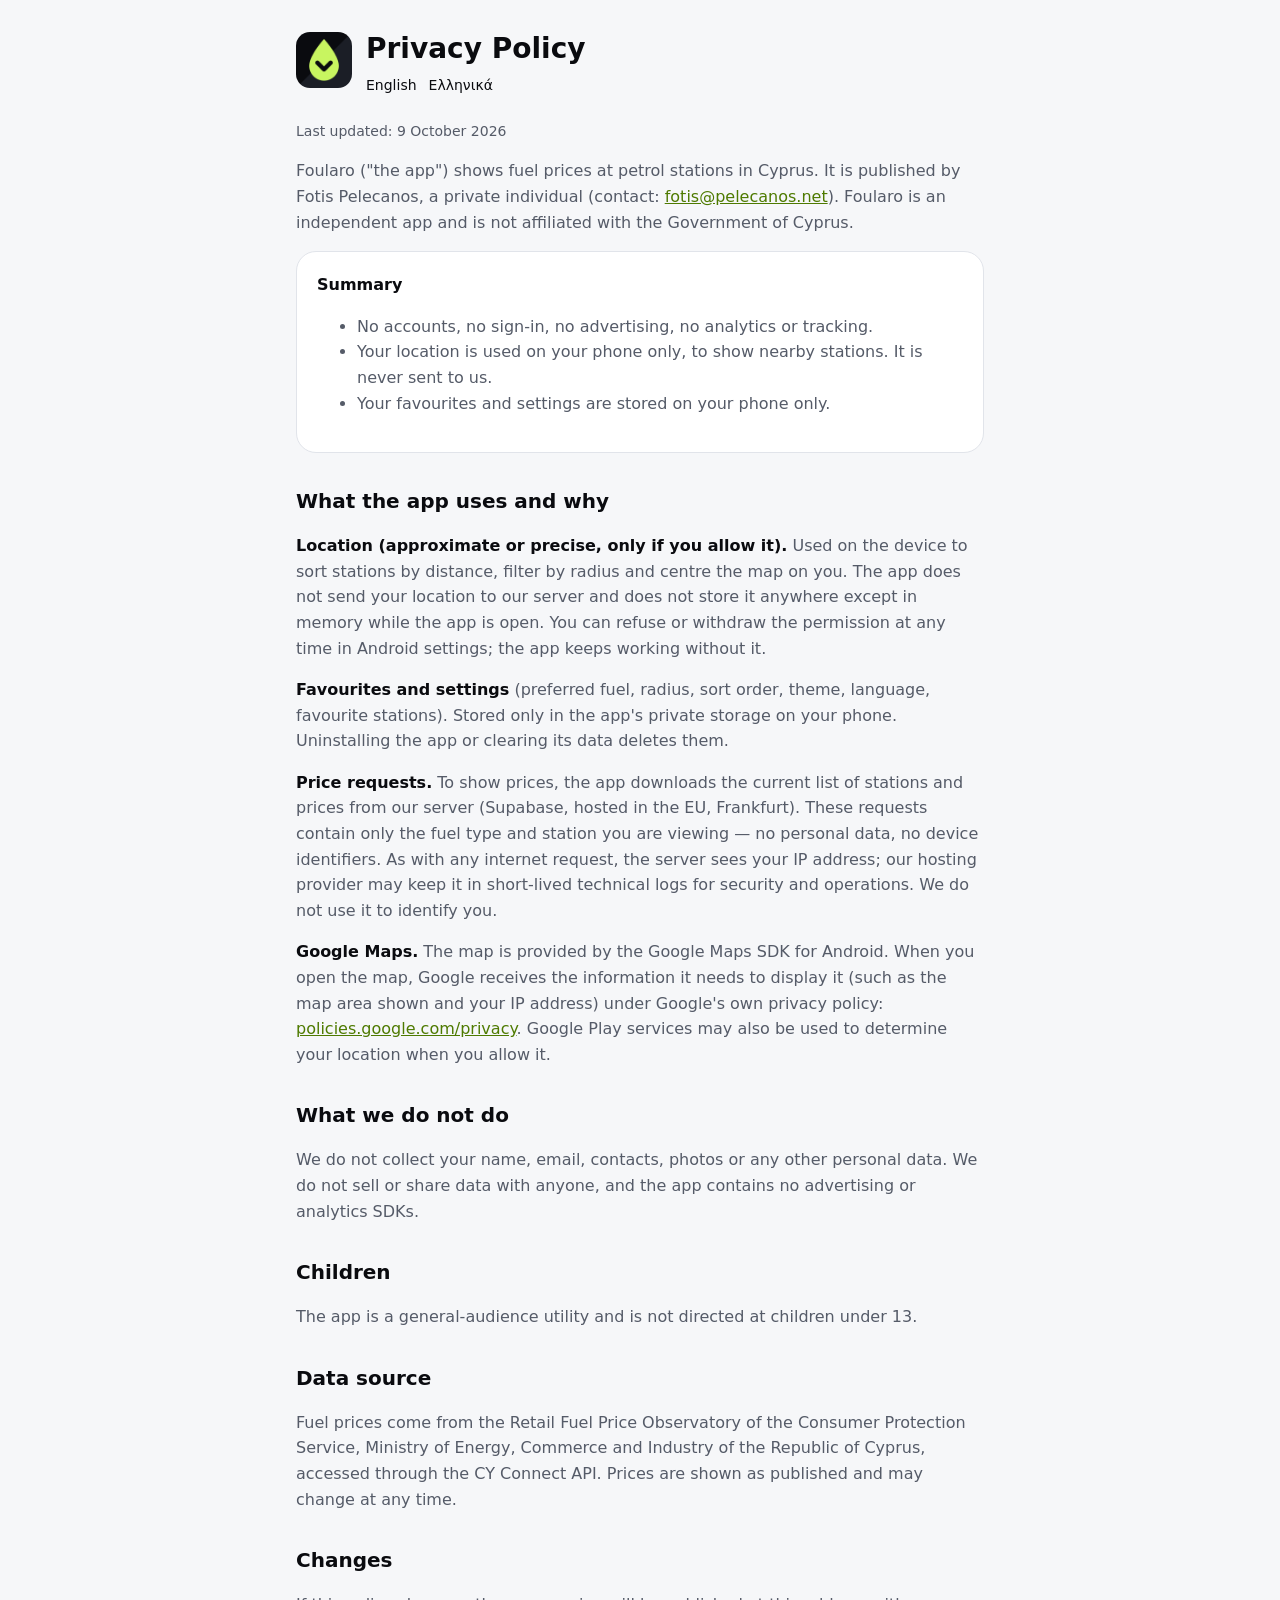
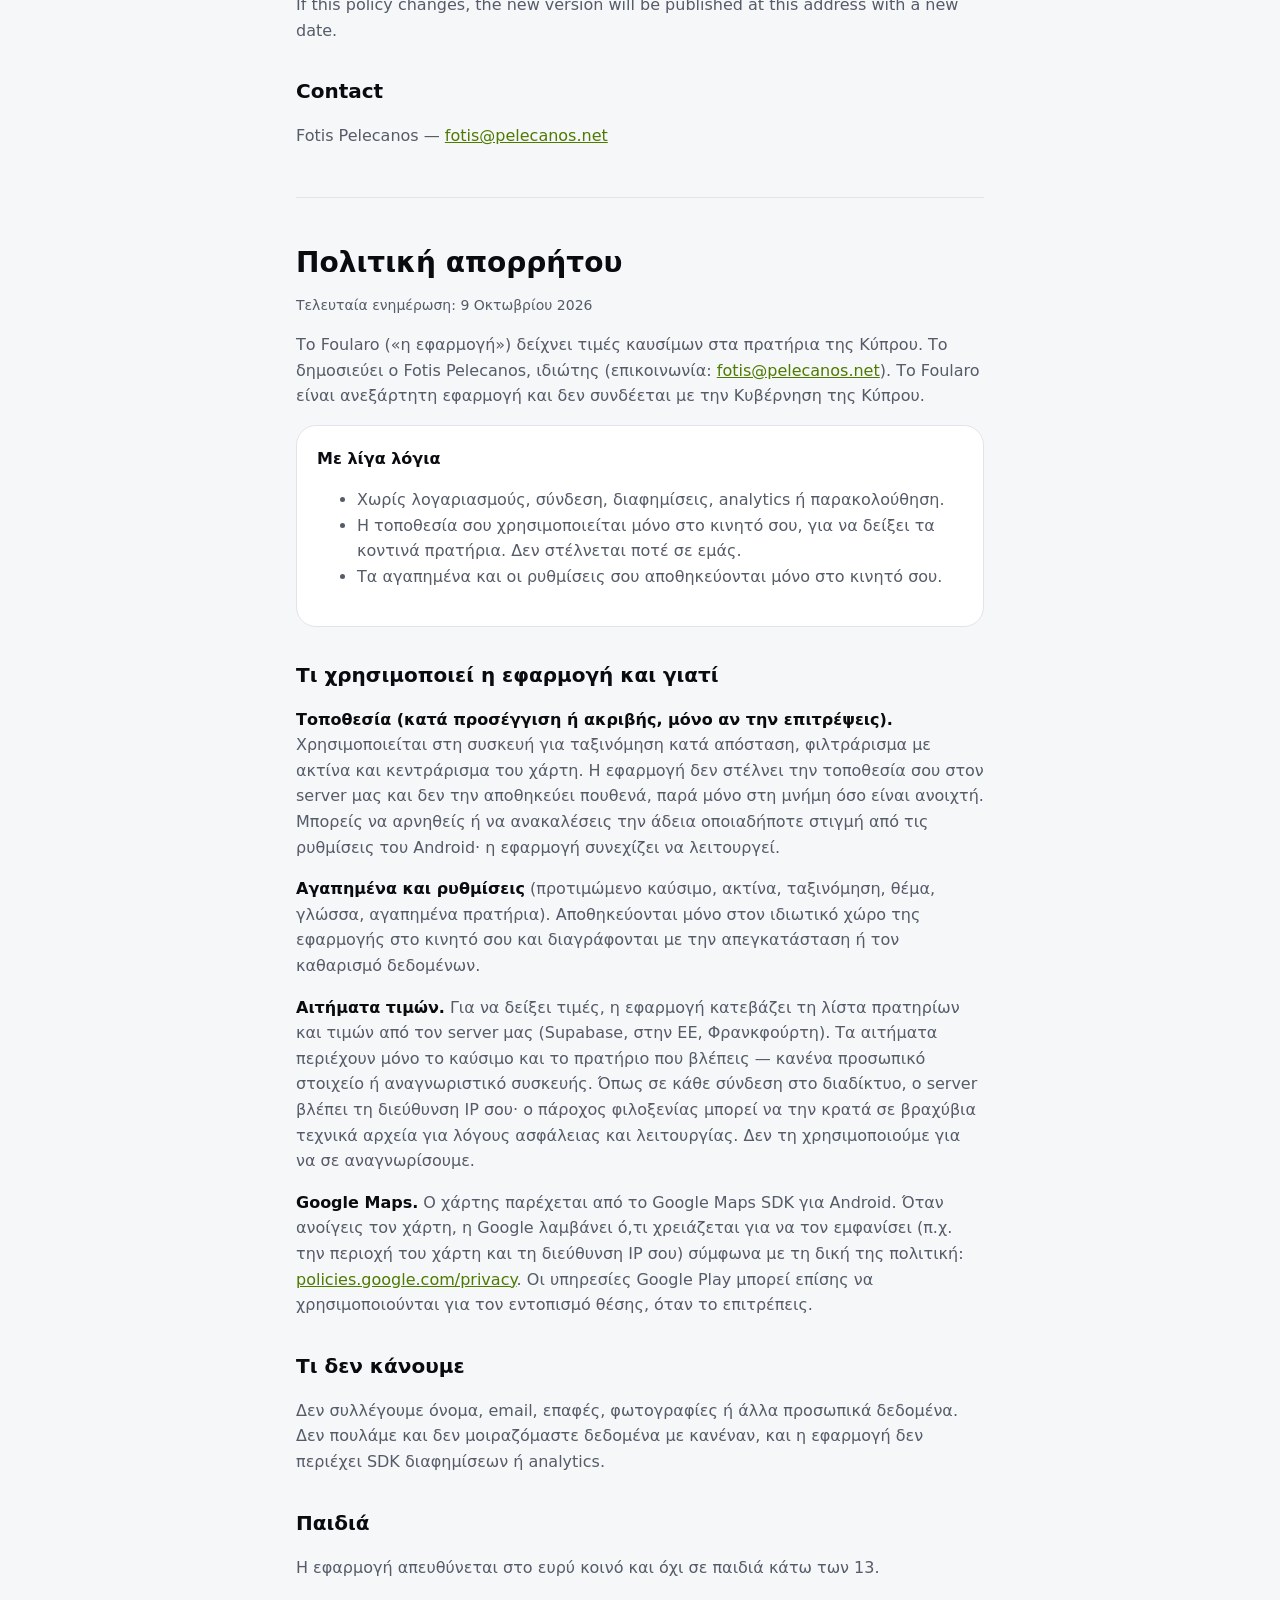
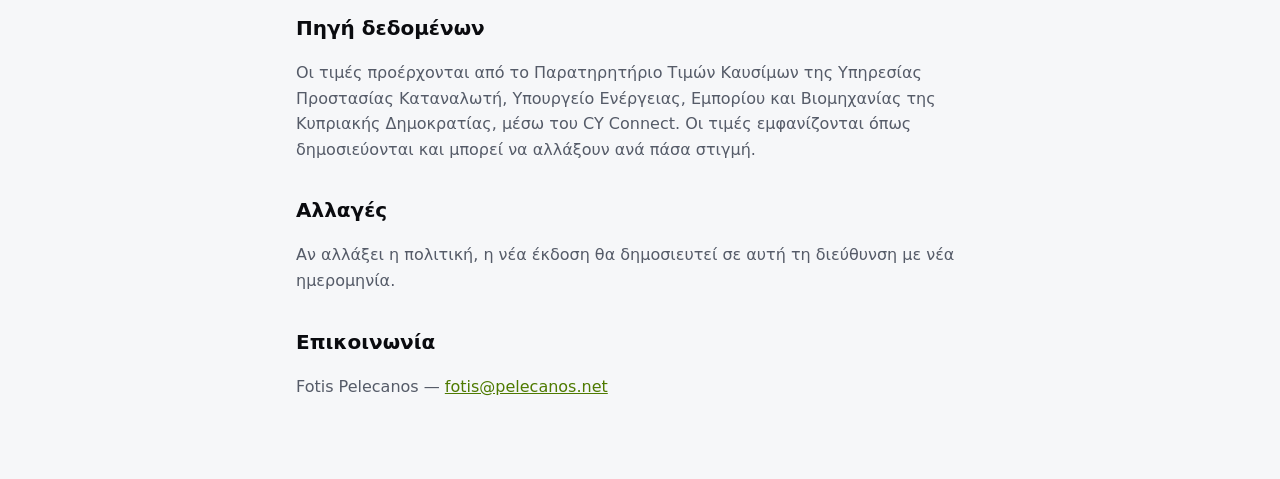
==== privacy/index.html @ 7d67ed19 "Foularo site: home page and privacy policy (EN/EL) Co-Authored-By: Claude Opus 5.5 <noreply@anthropi" ====
<!doctype html>
<html lang="en">
<head>
<meta charset="utf-8">
<meta name="viewport" content="width=device-width, initial-scale=1">
<title>Foularo Privacy Policy</title>
<meta name="description" content="Privacy policy of Foularo - Fuel Prices Cyprus.">
<link rel="icon" href="../icon.png">
<link rel="stylesheet" href="../style.css">
</head>
<body>
<main>
  <header>
    <a href="../"><img src="../icon.png" alt="Foularo"></a>
    <div>
      <h1>Privacy Policy</h1>
      <div class="lang"><a href="#en">English</a><a href="#el">Ελληνικά</a></div>
    </div>
  </header>

  <section id="en">
    <p class="small">Last updated: 9 October 2026</p>
    <p>Foularo ("the app") shows fuel prices at petrol stations in Cyprus. It is published by Fotis
    Pelecanos, a private individual (contact: <a href="mailto:fotis@pelecanos.net">fotis@pelecanos.net</a>).
    Foularo is an independent app and is not affiliated with the Government of Cyprus.</p>

    <div class="card">
      <strong>Summary</strong>
      <ul>
        <li>No accounts, no sign-in, no advertising, no analytics or tracking.</li>
        <li>Your location is used on your phone only, to show nearby stations. It is never sent to us.</li>
        <li>Your favourites and settings are stored on your phone only.</li>
      </ul>
    </div>

    <h2>What the app uses and why</h2>
    <p><strong>Location (approximate or precise, only if you allow it).</strong> Used on the device to
    sort stations by distance, filter by radius and centre the map on you. The app does not send your
    location to our server and does not store it anywhere except in memory while the app is open. You
    can refuse or withdraw the permission at any time in Android settings; the app keeps working
    without it.</p>
    <p><strong>Favourites and settings</strong> (preferred fuel, radius, sort order, theme, language,
    favourite stations). Stored only in the app's private storage on your phone. Uninstalling the app
    or clearing its data deletes them.</p>
    <p><strong>Price requests.</strong> To show prices, the app downloads the current list of stations
    and prices from our server (Supabase, hosted in the EU, Frankfurt). These requests contain only the
    fuel type and station you are viewing — no personal data, no device identifiers. As with any
    internet request, the server sees your IP address; our hosting provider may keep it in short-lived
    technical logs for security and operations. We do not use it to identify you.</p>
    <p><strong>Google Maps.</strong> The map is provided by the Google Maps SDK for Android. When you
    open the map, Google receives the information it needs to display it (such as the map area shown
    and your IP address) under Google's own privacy policy:
    <a href="https://policies.google.com/privacy">policies.google.com/privacy</a>. Google Play services
    may also be used to determine your location when you allow it.</p>

    <h2>What we do not do</h2>
    <p>We do not collect your name, email, contacts, photos or any other personal data. We do not sell
    or share data with anyone, and the app contains no advertising or analytics SDKs.</p>

    <h2>Children</h2>
    <p>The app is a general-audience utility and is not directed at children under 13.</p>

    <h2>Data source</h2>
    <p>Fuel prices come from the Retail Fuel Price Observatory of the Consumer Protection Service,
    Ministry of Energy, Commerce and Industry of the Republic of Cyprus, accessed through the CY Connect
    API. Prices are shown as published and may change at any time.</p>

    <h2>Changes</h2>
    <p>If this policy changes, the new version will be published at this address with a new date.</p>

    <h2>Contact</h2>
    <p>Fotis Pelecanos — <a href="mailto:fotis@pelecanos.net">fotis@pelecanos.net</a></p>
  </section>

  <hr>

  <section id="el" lang="el">
    <h1>Πολιτική απορρήτου</h1>
    <p class="small">Τελευταία ενημέρωση: 9 Οκτωβρίου 2026</p>
    <p>Το Foularo («η εφαρμογή») δείχνει τιμές καυσίμων στα πρατήρια της Κύπρου. Το δημοσιεύει ο
    Fotis Pelecanos, ιδιώτης (επικοινωνία: <a href="mailto:fotis@pelecanos.net">fotis@pelecanos.net</a>).
    Το Foularo είναι ανεξάρτητη εφαρμογή και δεν συνδέεται με την Κυβέρνηση της Κύπρου.</p>

    <div class="card">
      <strong>Με λίγα λόγια</strong>
      <ul>
        <li>Χωρίς λογαριασμούς, σύνδεση, διαφημίσεις, analytics ή παρακολούθηση.</li>
        <li>Η τοποθεσία σου χρησιμοποιείται μόνο στο κινητό σου, για να δείξει τα κοντινά πρατήρια. Δεν στέλνεται ποτέ σε εμάς.</li>
        <li>Τα αγαπημένα και οι ρυθμίσεις σου αποθηκεύονται μόνο στο κινητό σου.</li>
      </ul>
    </div>

    <h2>Τι χρησιμοποιεί η εφαρμογή και γιατί</h2>
    <p><strong>Τοποθεσία (κατά προσέγγιση ή ακριβής, μόνο αν την επιτρέψεις).</strong> Χρησιμοποιείται
    στη συσκευή για ταξινόμηση κατά απόσταση, φιλτράρισμα με ακτίνα και κεντράρισμα του χάρτη. Η
    εφαρμογή δεν στέλνει την τοποθεσία σου στον server μας και δεν την αποθηκεύει πουθενά, παρά μόνο
    στη μνήμη όσο είναι ανοιχτή. Μπορείς να αρνηθείς ή να ανακαλέσεις την άδεια οποιαδήποτε στιγμή
    από τις ρυθμίσεις του Android· η εφαρμογή συνεχίζει να λειτουργεί.</p>
    <p><strong>Αγαπημένα και ρυθμίσεις</strong> (προτιμώμενο καύσιμο, ακτίνα, ταξινόμηση, θέμα,
    γλώσσα, αγαπημένα πρατήρια). Αποθηκεύονται μόνο στον ιδιωτικό χώρο της εφαρμογής στο κινητό σου
    και διαγράφονται με την απεγκατάσταση ή τον καθαρισμό δεδομένων.</p>
    <p><strong>Αιτήματα τιμών.</strong> Για να δείξει τιμές, η εφαρμογή κατεβάζει τη λίστα πρατηρίων
    και τιμών από τον server μας (Supabase, στην ΕΕ, Φρανκφούρτη). Τα αιτήματα περιέχουν μόνο το
    καύσιμο και το πρατήριο που βλέπεις — κανένα προσωπικό στοιχείο ή αναγνωριστικό συσκευής. Όπως σε
    κάθε σύνδεση στο διαδίκτυο, ο server βλέπει τη διεύθυνση IP σου· ο πάροχος φιλοξενίας μπορεί να
    την κρατά σε βραχύβια τεχνικά αρχεία για λόγους ασφάλειας και λειτουργίας. Δεν τη χρησιμοποιούμε
    για να σε αναγνωρίσουμε.</p>
    <p><strong>Google Maps.</strong> Ο χάρτης παρέχεται από το Google Maps SDK για Android. Όταν
    ανοίγεις τον χάρτη, η Google λαμβάνει ό,τι χρειάζεται για να τον εμφανίσει (π.χ. την περιοχή του
    χάρτη και τη διεύθυνση IP σου) σύμφωνα με τη δική της πολιτική:
    <a href="https://policies.google.com/privacy">policies.google.com/privacy</a>. Οι υπηρεσίες Google
    Play μπορεί επίσης να χρησιμοποιούνται για τον εντοπισμό θέσης, όταν το επιτρέπεις.</p>

    <h2>Τι δεν κάνουμε</h2>
    <p>Δεν συλλέγουμε όνομα, email, επαφές, φωτογραφίες ή άλλα προσωπικά δεδομένα. Δεν πουλάμε και δεν
    μοιραζόμαστε δεδομένα με κανέναν, και η εφαρμογή δεν περιέχει SDK διαφημίσεων ή analytics.</p>

    <h2>Παιδιά</h2>
    <p>Η εφαρμογή απευθύνεται στο ευρύ κοινό και όχι σε παιδιά κάτω των 13.</p>

    <h2>Πηγή δεδομένων</h2>
    <p>Οι τιμές προέρχονται από το Παρατηρητήριο Τιμών Καυσίμων της Υπηρεσίας Προστασίας Καταναλωτή,
    Υπουργείο Ενέργειας, Εμπορίου και Βιομηχανίας της Κυπριακής Δημοκρατίας, μέσω του CY Connect. Οι
    τιμές εμφανίζονται όπως δημοσιεύονται και μπορεί να αλλάξουν ανά πάσα στιγμή.</p>

    <h2>Αλλαγές</h2>
    <p>Αν αλλάξει η πολιτική, η νέα έκδοση θα δημοσιευτεί σε αυτή τη διεύθυνση με νέα ημερομηνία.</p>

    <h2>Επικοινωνία</h2>
    <p>Fotis Pelecanos — <a href="mailto:fotis@pelecanos.net">fotis@pelecanos.net</a></p>
  </section>
</main>
</body>
</html>
---- style.css ----
:root {
  --bg: #0A0B0F;
  --surface: #14161C;
  --text: #F3F5F8;
  --muted: #A7ADBB;
  --accent: #C8F560;
  --border: #262A34;
}
@media (prefers-color-scheme: light) {
  :root { --bg: #F6F7F9; --surface: #FFFFFF; --text: #0A0B0F; --muted: #555B68; --accent: #4E7A00; --border: #E1E4EA; }
}
* { box-sizing: border-box; }
body {
  margin: 0;
  background: var(--bg);
  color: var(--text);
  font: 16px/1.6 system-ui, -apple-system, "Segoe UI", Roboto, sans-serif;
}
main { max-width: 720px; margin: 0 auto; padding: 32px 16px 64px; }
header { display: flex; align-items: center; gap: 14px; margin-bottom: 24px; }
header img { width: 56px; height: 56px; border-radius: 14px; }
header a { color: inherit; text-decoration: none; }
h1 { font-size: 28px; line-height: 1.2; margin: 0; }
h2 { font-size: 20px; margin: 32px 0 8px; }
p, li { color: var(--muted); }
strong { color: var(--text); }
a { color: var(--accent); }
.card { background: var(--surface); border: 1px solid var(--border); border-radius: 20px; padding: 20px; margin: 16px 0; }
.lang { display: flex; gap: 12px; margin: 8px 0 0; font-size: 14px; }
.small { font-size: 14px; }
hr { border: 0; border-top: 1px solid var(--border); margin: 48px 0; }
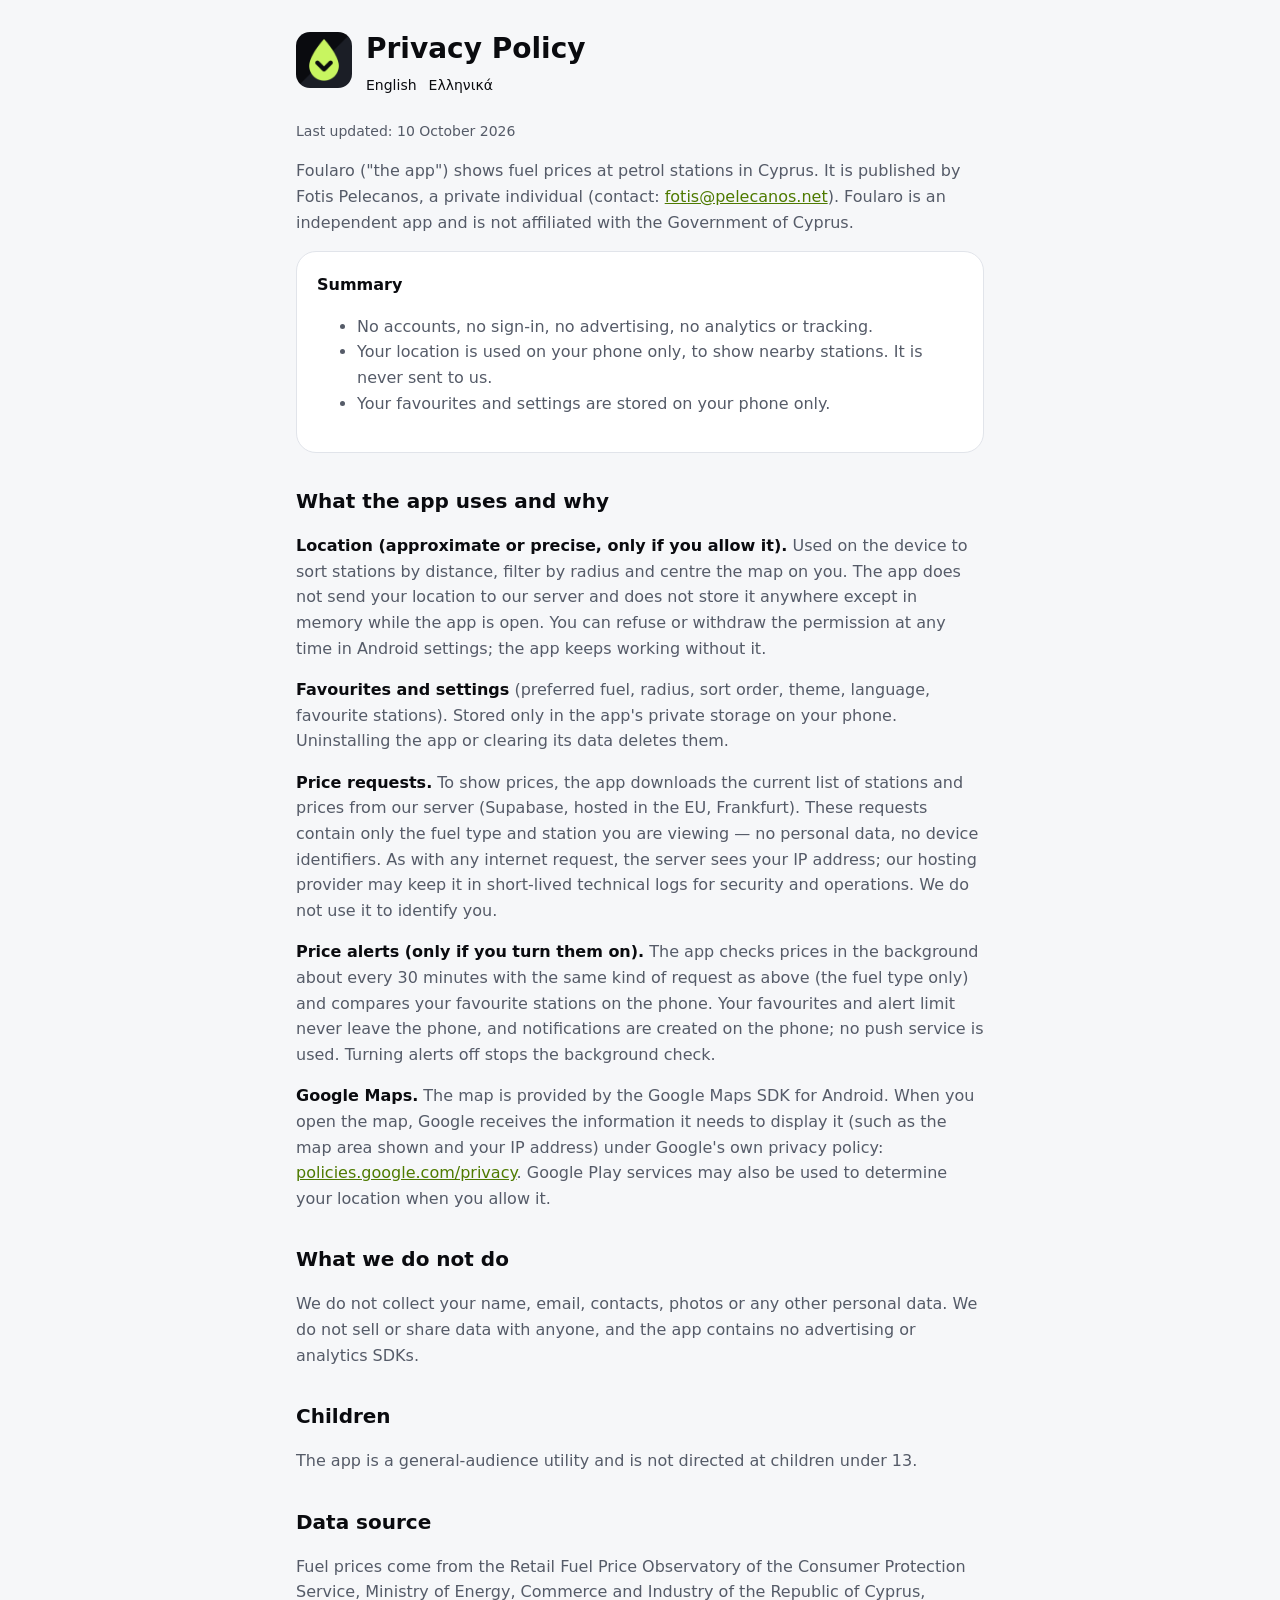
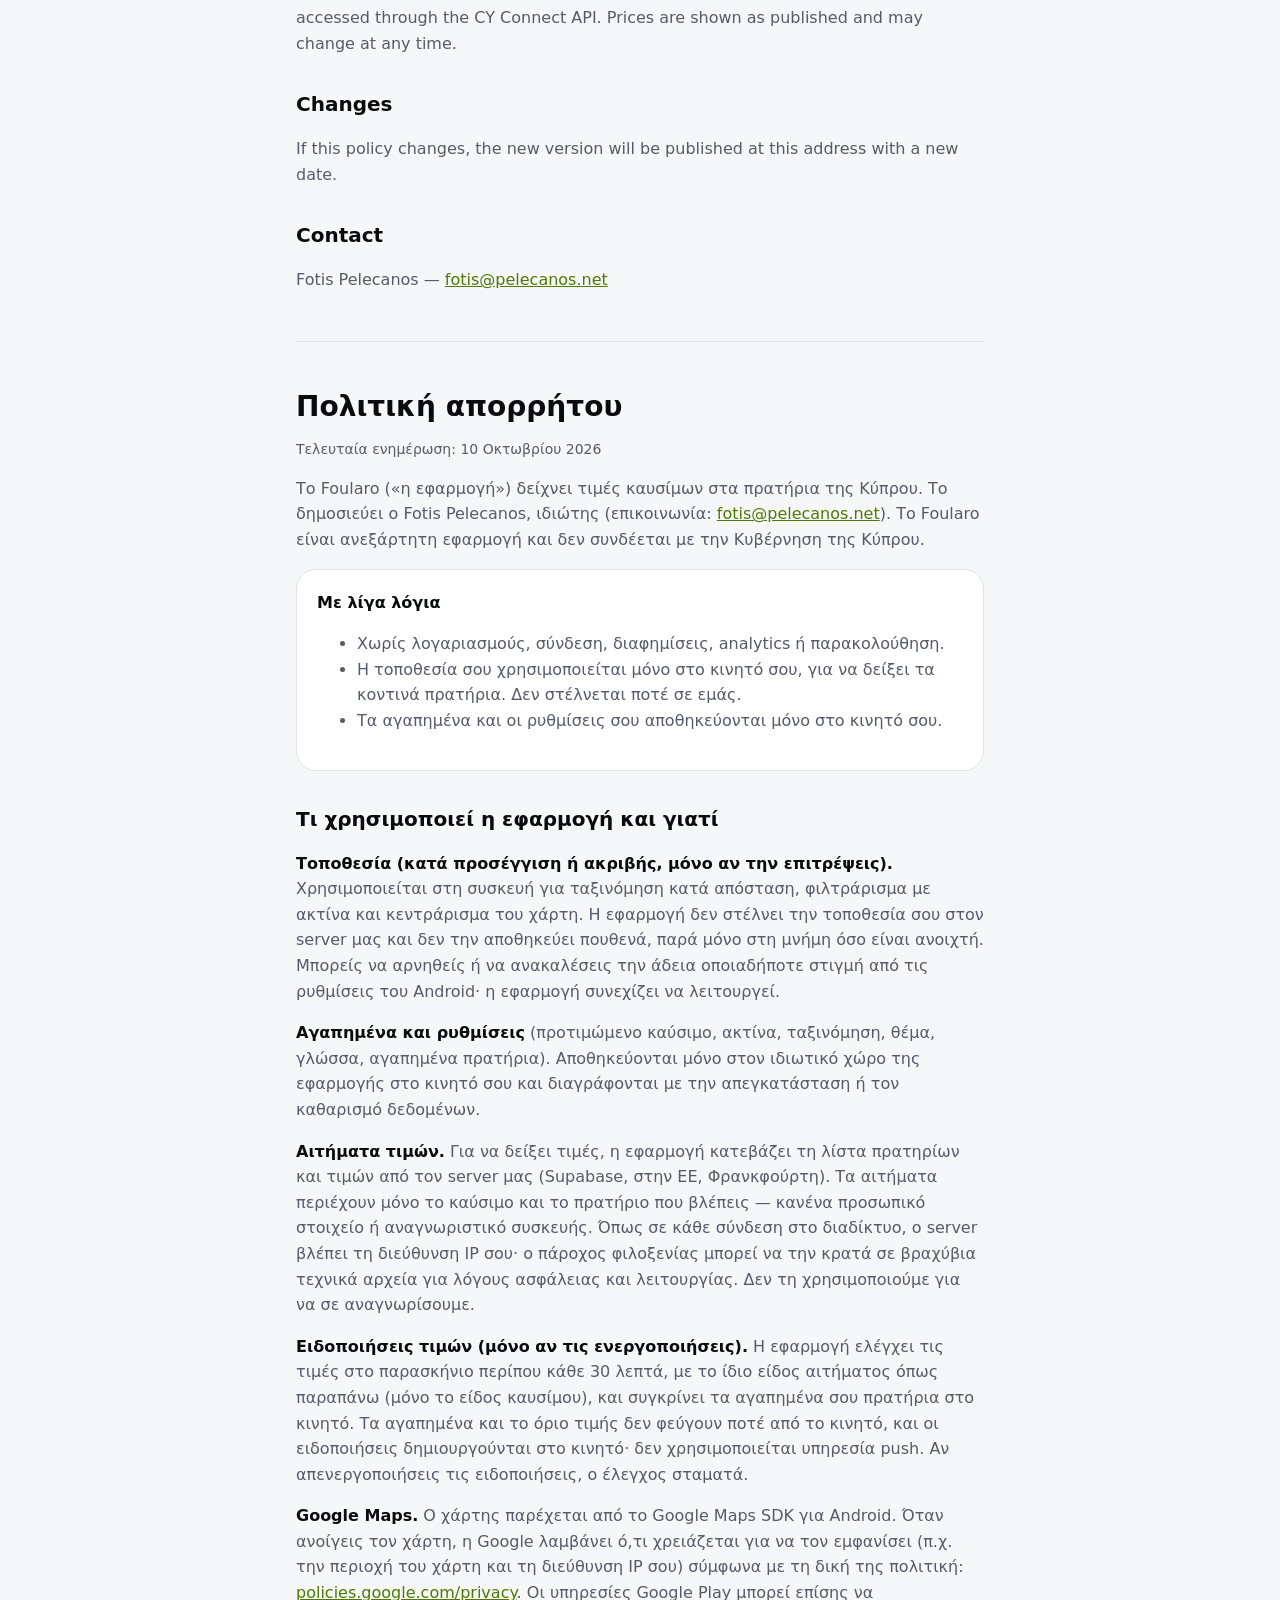
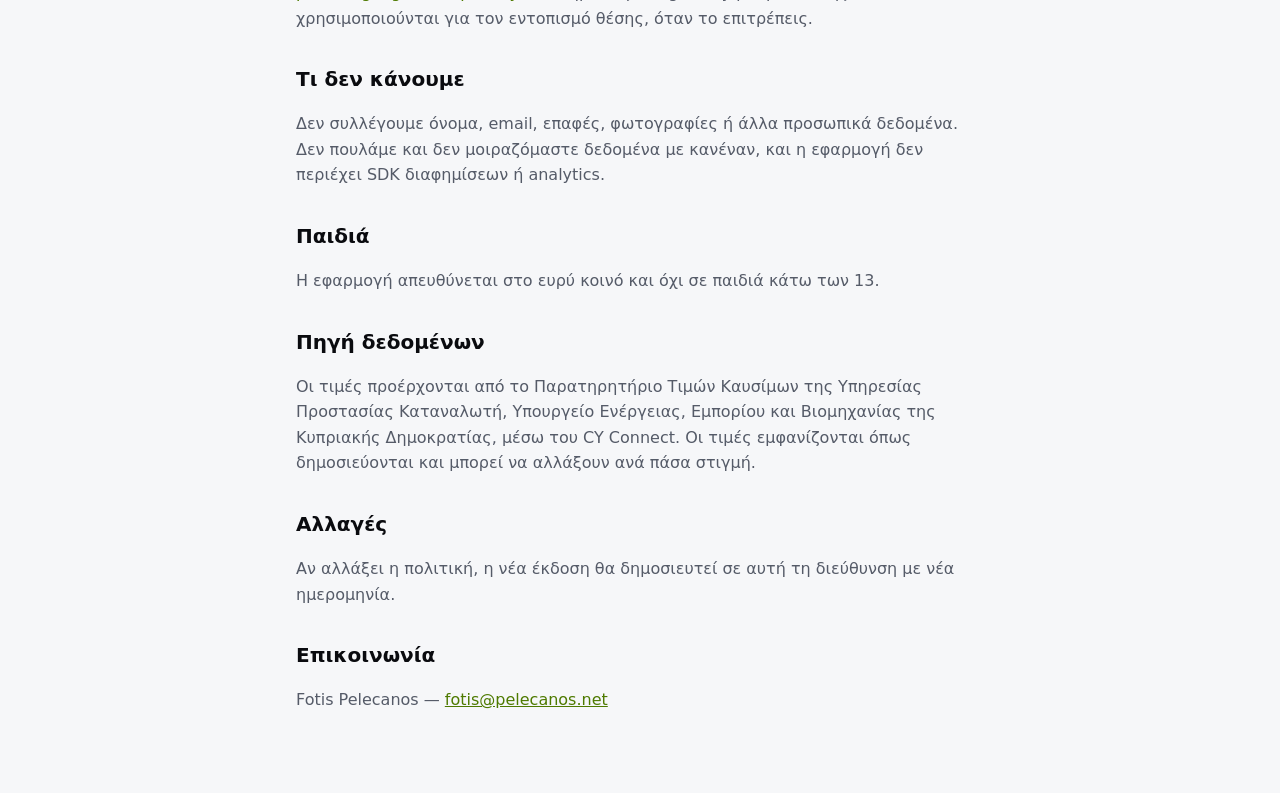
==== commit 02a70f00: "Privacy policy: price alerts (background check on the phone) Co-Authored-By: Claude Opus 5.5 <norepl" ====
--- a/privacy/index.html
+++ b/privacy/index.html
@@ -19,7 +19,7 @@
   </header>
 
   <section id="en">
-    <p class="small">Last updated: 9 October 2026</p>
+    <p class="small">Last updated: 10 October 2026</p>
     <p>Foularo ("the app") shows fuel prices at petrol stations in Cyprus. It is published by Fotis
     Pelecanos, a private individual (contact: <a href="mailto:fotis@pelecanos.net">fotis@pelecanos.net</a>).
     Foularo is an independent app and is not affiliated with the Government of Cyprus.</p>
@@ -47,6 +47,11 @@
     fuel type and station you are viewing — no personal data, no device identifiers. As with any
     internet request, the server sees your IP address; our hosting provider may keep it in short-lived
     technical logs for security and operations. We do not use it to identify you.</p>
+    <p><strong>Price alerts (only if you turn them on).</strong> The app checks prices in the
+    background about every 30 minutes with the same kind of request as above (the fuel type only)
+    and compares your favourite stations on the phone. Your favourites and alert limit never leave
+    the phone, and notifications are created on the phone; no push service is used. Turning alerts
+    off stops the background check.</p>
     <p><strong>Google Maps.</strong> The map is provided by the Google Maps SDK for Android. When you
     open the map, Google receives the information it needs to display it (such as the map area shown
     and your IP address) under Google's own privacy policy:
@@ -76,7 +81,7 @@
 
   <section id="el" lang="el">
     <h1>Πολιτική απορρήτου</h1>
-    <p class="small">Τελευταία ενημέρωση: 9 Οκτωβρίου 2026</p>
+    <p class="small">Τελευταία ενημέρωση: 10 Οκτωβρίου 2026</p>
     <p>Το Foularo («η εφαρμογή») δείχνει τιμές καυσίμων στα πρατήρια της Κύπρου. Το δημοσιεύει ο
     Fotis Pelecanos, ιδιώτης (επικοινωνία: <a href="mailto:fotis@pelecanos.net">fotis@pelecanos.net</a>).
     Το Foularo είναι ανεξάρτητη εφαρμογή και δεν συνδέεται με την Κυβέρνηση της Κύπρου.</p>
@@ -105,6 +110,11 @@
     κάθε σύνδεση στο διαδίκτυο, ο server βλέπει τη διεύθυνση IP σου· ο πάροχος φιλοξενίας μπορεί να
     την κρατά σε βραχύβια τεχνικά αρχεία για λόγους ασφάλειας και λειτουργίας. Δεν τη χρησιμοποιούμε
     για να σε αναγνωρίσουμε.</p>
+    <p><strong>Ειδοποιήσεις τιμών (μόνο αν τις ενεργοποιήσεις).</strong> Η εφαρμογή ελέγχει τις τιμές
+    στο παρασκήνιο περίπου κάθε 30 λεπτά, με το ίδιο είδος αιτήματος όπως παραπάνω (μόνο το είδος
+    καυσίμου), και συγκρίνει τα αγαπημένα σου πρατήρια στο κινητό. Τα αγαπημένα και το όριο τιμής δεν
+    φεύγουν ποτέ από το κινητό, και οι ειδοποιήσεις δημιουργούνται στο κινητό· δεν χρησιμοποιείται
+    υπηρεσία push. Αν απενεργοποιήσεις τις ειδοποιήσεις, ο έλεγχος σταματά.</p>
     <p><strong>Google Maps.</strong> Ο χάρτης παρέχεται από το Google Maps SDK για Android. Όταν
     ανοίγεις τον χάρτη, η Google λαμβάνει ό,τι χρειάζεται για να τον εμφανίσει (π.χ. την περιοχή του
     χάρτη και τη διεύθυνση IP σου) σύμφωνα με τη δική της πολιτική:
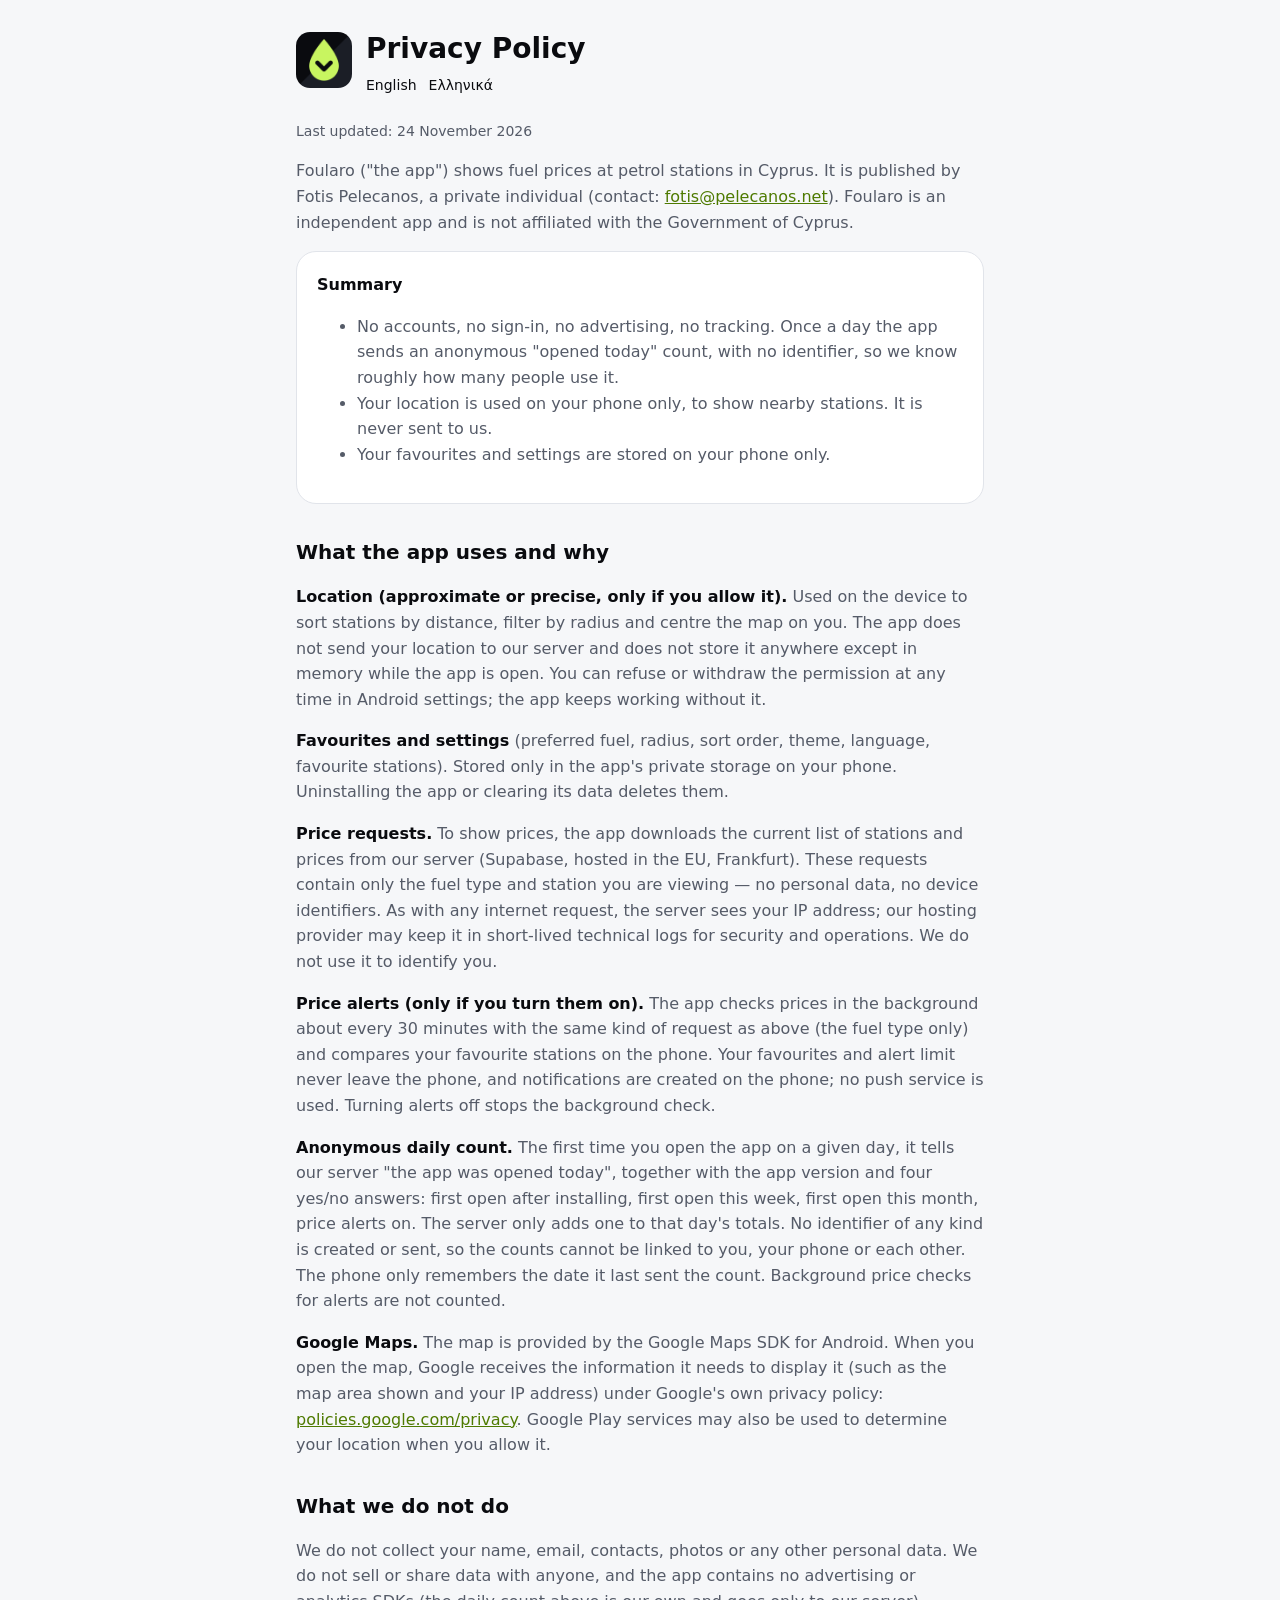
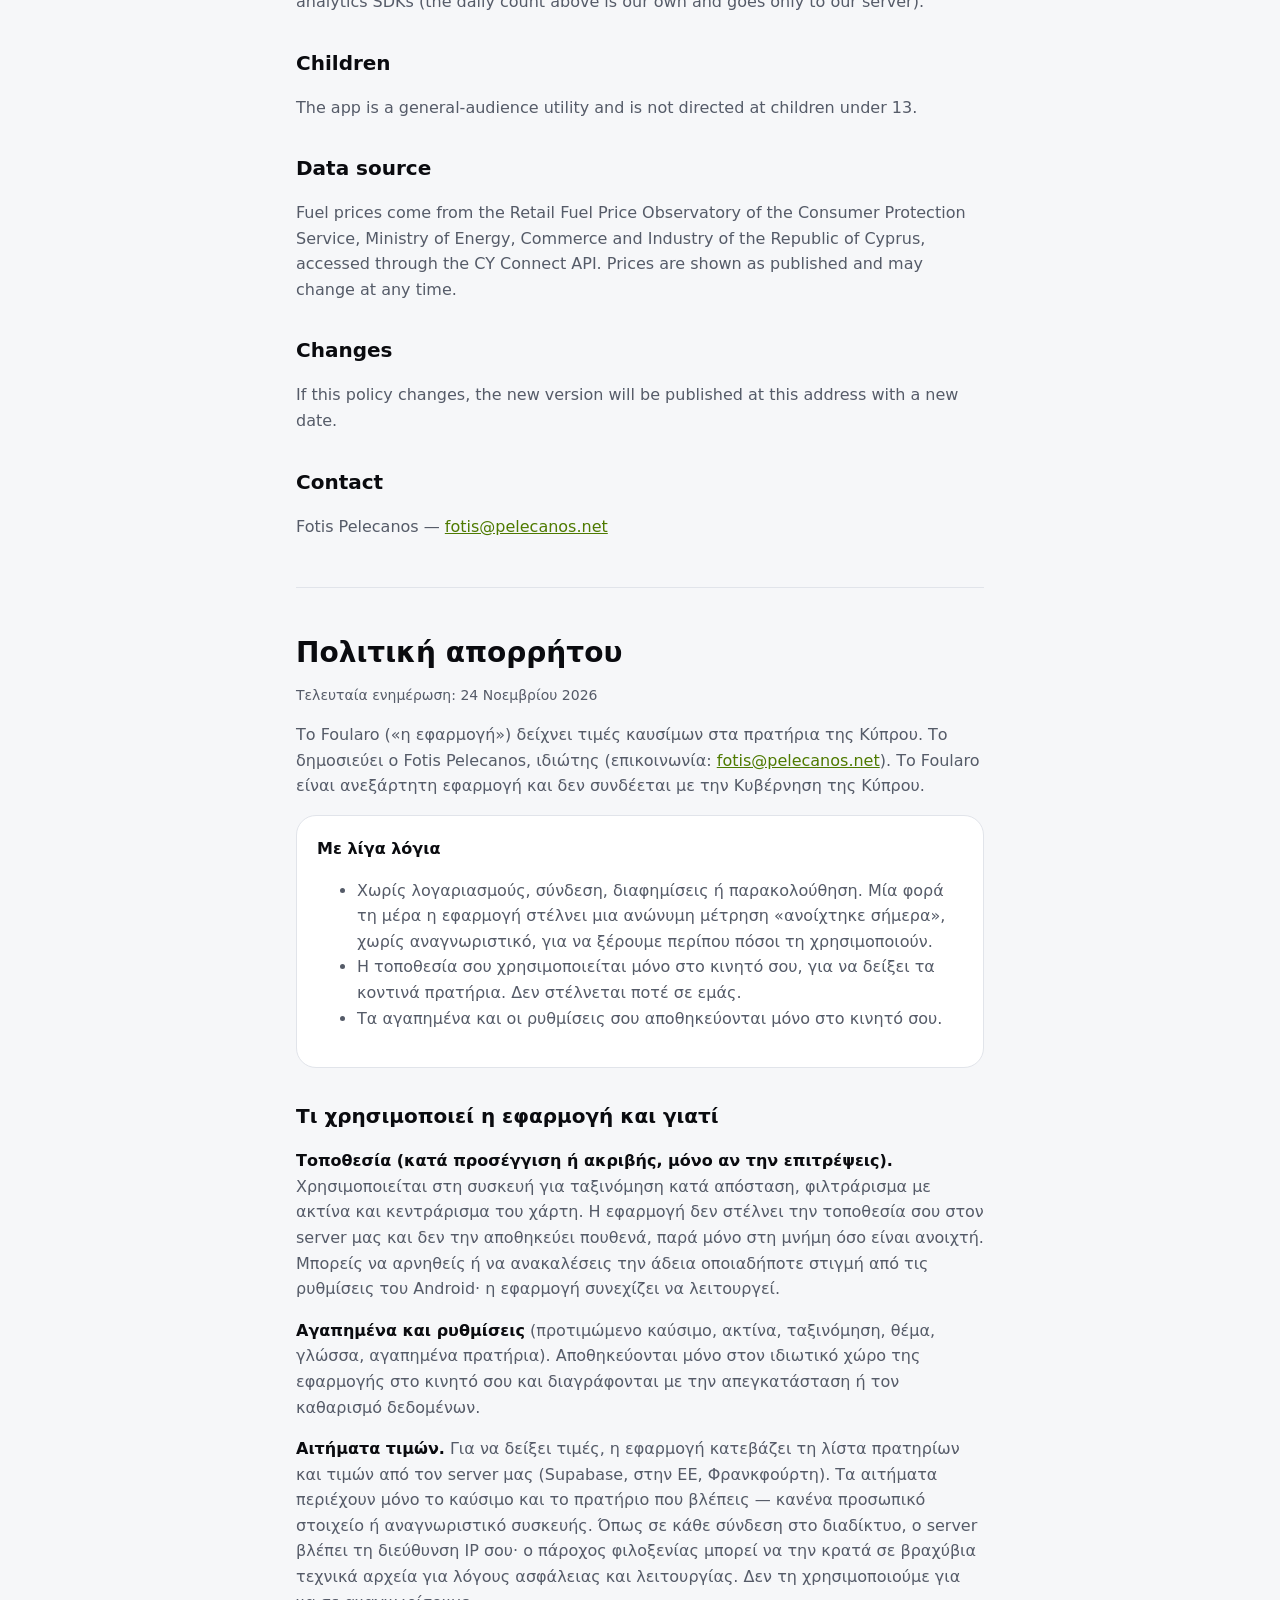
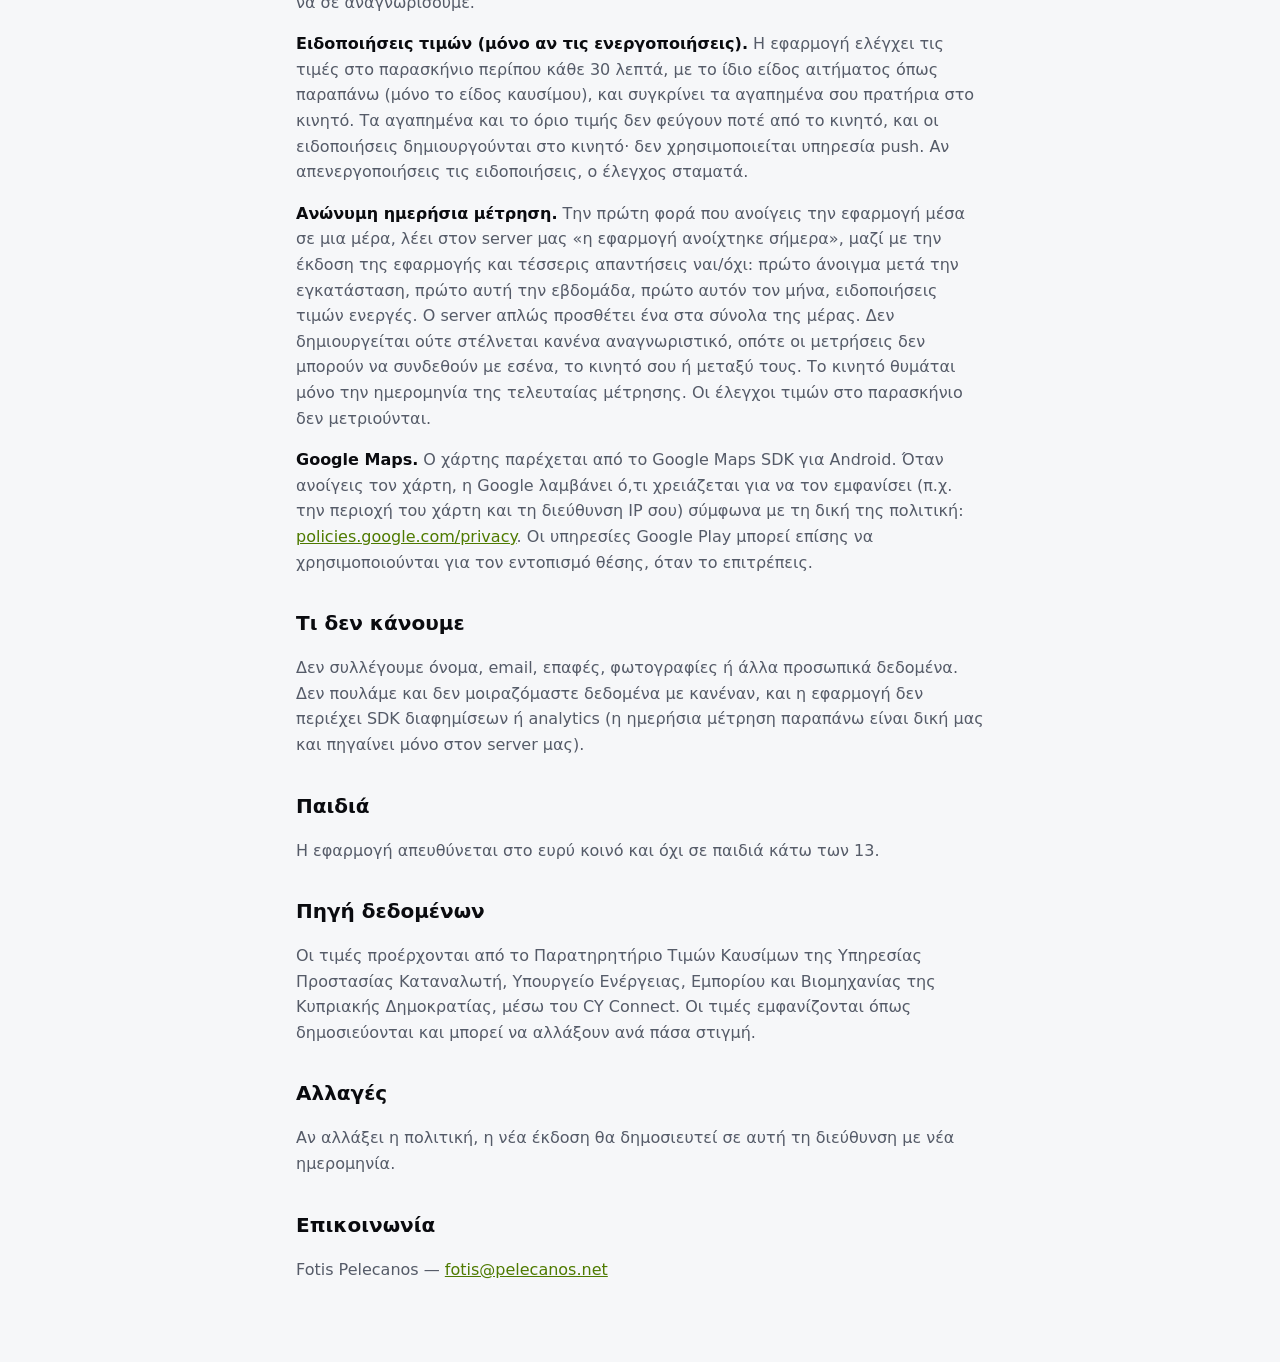
==== commit 92fa23de: "Privacy policy: anonymous daily usage count Co-Authored-By: Claude Opus 5.5 <noreply@anthropic.com>" ====
--- a/privacy/index.html
+++ b/privacy/index.html
@@ -19,7 +19,7 @@
   </header>
 
   <section id="en">
-    <p class="small">Last updated: 10 October 2026</p>
+    <p class="small">Last updated: 24 November 2026</p>
     <p>Foularo ("the app") shows fuel prices at petrol stations in Cyprus. It is published by Fotis
     Pelecanos, a private individual (contact: <a href="mailto:fotis@pelecanos.net">fotis@pelecanos.net</a>).
     Foularo is an independent app and is not affiliated with the Government of Cyprus.</p>
@@ -27,7 +27,7 @@
     <div class="card">
       <strong>Summary</strong>
       <ul>
-        <li>No accounts, no sign-in, no advertising, no analytics or tracking.</li>
+        <li>No accounts, no sign-in, no advertising, no tracking. Once a day the app sends an anonymous "opened today" count, with no identifier, so we know roughly how many people use it.</li>
         <li>Your location is used on your phone only, to show nearby stations. It is never sent to us.</li>
         <li>Your favourites and settings are stored on your phone only.</li>
       </ul>
@@ -52,6 +52,12 @@
     and compares your favourite stations on the phone. Your favourites and alert limit never leave
     the phone, and notifications are created on the phone; no push service is used. Turning alerts
     off stops the background check.</p>
+    <p><strong>Anonymous daily count.</strong> The first time you open the app on a given day, it
+    tells our server "the app was opened today", together with the app version and four yes/no
+    answers: first open after installing, first open this week, first open this month, price alerts
+    on. The server only adds one to that day's totals. No identifier of any kind is created or sent,
+    so the counts cannot be linked to you, your phone or each other. The phone only remembers the date
+    it last sent the count. Background price checks for alerts are not counted.</p>
     <p><strong>Google Maps.</strong> The map is provided by the Google Maps SDK for Android. When you
     open the map, Google receives the information it needs to display it (such as the map area shown
     and your IP address) under Google's own privacy policy:
@@ -60,7 +66,7 @@
 
     <h2>What we do not do</h2>
     <p>We do not collect your name, email, contacts, photos or any other personal data. We do not sell
-    or share data with anyone, and the app contains no advertising or analytics SDKs.</p>
+    or share data with anyone, and the app contains no advertising or analytics SDKs (the daily count above is our own and goes only to our server).</p>
 
     <h2>Children</h2>
     <p>The app is a general-audience utility and is not directed at children under 13.</p>
@@ -81,7 +87,7 @@
 
   <section id="el" lang="el">
     <h1>Πολιτική απορρήτου</h1>
-    <p class="small">Τελευταία ενημέρωση: 10 Οκτωβρίου 2026</p>
+    <p class="small">Τελευταία ενημέρωση: 24 Νοεμβρίου 2026</p>
     <p>Το Foularo («η εφαρμογή») δείχνει τιμές καυσίμων στα πρατήρια της Κύπρου. Το δημοσιεύει ο
     Fotis Pelecanos, ιδιώτης (επικοινωνία: <a href="mailto:fotis@pelecanos.net">fotis@pelecanos.net</a>).
     Το Foularo είναι ανεξάρτητη εφαρμογή και δεν συνδέεται με την Κυβέρνηση της Κύπρου.</p>
@@ -89,7 +95,7 @@
     <div class="card">
       <strong>Με λίγα λόγια</strong>
       <ul>
-        <li>Χωρίς λογαριασμούς, σύνδεση, διαφημίσεις, analytics ή παρακολούθηση.</li>
+        <li>Χωρίς λογαριασμούς, σύνδεση, διαφημίσεις ή παρακολούθηση. Μία φορά τη μέρα η εφαρμογή στέλνει μια ανώνυμη μέτρηση «ανοίχτηκε σήμερα», χωρίς αναγνωριστικό, για να ξέρουμε περίπου πόσοι τη χρησιμοποιούν.</li>
         <li>Η τοποθεσία σου χρησιμοποιείται μόνο στο κινητό σου, για να δείξει τα κοντινά πρατήρια. Δεν στέλνεται ποτέ σε εμάς.</li>
         <li>Τα αγαπημένα και οι ρυθμίσεις σου αποθηκεύονται μόνο στο κινητό σου.</li>
       </ul>
@@ -115,6 +121,13 @@
     καυσίμου), και συγκρίνει τα αγαπημένα σου πρατήρια στο κινητό. Τα αγαπημένα και το όριο τιμής δεν
     φεύγουν ποτέ από το κινητό, και οι ειδοποιήσεις δημιουργούνται στο κινητό· δεν χρησιμοποιείται
     υπηρεσία push. Αν απενεργοποιήσεις τις ειδοποιήσεις, ο έλεγχος σταματά.</p>
+    <p><strong>Ανώνυμη ημερήσια μέτρηση.</strong> Την πρώτη φορά που ανοίγεις την εφαρμογή μέσα σε
+    μια μέρα, λέει στον server μας «η εφαρμογή ανοίχτηκε σήμερα», μαζί με την έκδοση της εφαρμογής
+    και τέσσερις απαντήσεις ναι/όχι: πρώτο άνοιγμα μετά την εγκατάσταση, πρώτο αυτή την εβδομάδα,
+    πρώτο αυτόν τον μήνα, ειδοποιήσεις τιμών ενεργές. Ο server απλώς προσθέτει ένα στα σύνολα της
+    μέρας. Δεν δημιουργείται ούτε στέλνεται κανένα αναγνωριστικό, οπότε οι μετρήσεις δεν μπορούν να
+    συνδεθούν με εσένα, το κινητό σου ή μεταξύ τους. Το κινητό θυμάται μόνο την ημερομηνία της
+    τελευταίας μέτρησης. Οι έλεγχοι τιμών στο παρασκήνιο δεν μετριούνται.</p>
     <p><strong>Google Maps.</strong> Ο χάρτης παρέχεται από το Google Maps SDK για Android. Όταν
     ανοίγεις τον χάρτη, η Google λαμβάνει ό,τι χρειάζεται για να τον εμφανίσει (π.χ. την περιοχή του
     χάρτη και τη διεύθυνση IP σου) σύμφωνα με τη δική της πολιτική:
@@ -123,7 +136,7 @@
 
     <h2>Τι δεν κάνουμε</h2>
     <p>Δεν συλλέγουμε όνομα, email, επαφές, φωτογραφίες ή άλλα προσωπικά δεδομένα. Δεν πουλάμε και δεν
-    μοιραζόμαστε δεδομένα με κανέναν, και η εφαρμογή δεν περιέχει SDK διαφημίσεων ή analytics.</p>
+    μοιραζόμαστε δεδομένα με κανέναν, και η εφαρμογή δεν περιέχει SDK διαφημίσεων ή analytics (η ημερήσια μέτρηση παραπάνω είναι δική μας και πηγαίνει μόνο στον server μας).</p>
 
     <h2>Παιδιά</h2>
     <p>Η εφαρμογή απευθύνεται στο ευρύ κοινό και όχι σε παιδιά κάτω των 13.</p>
